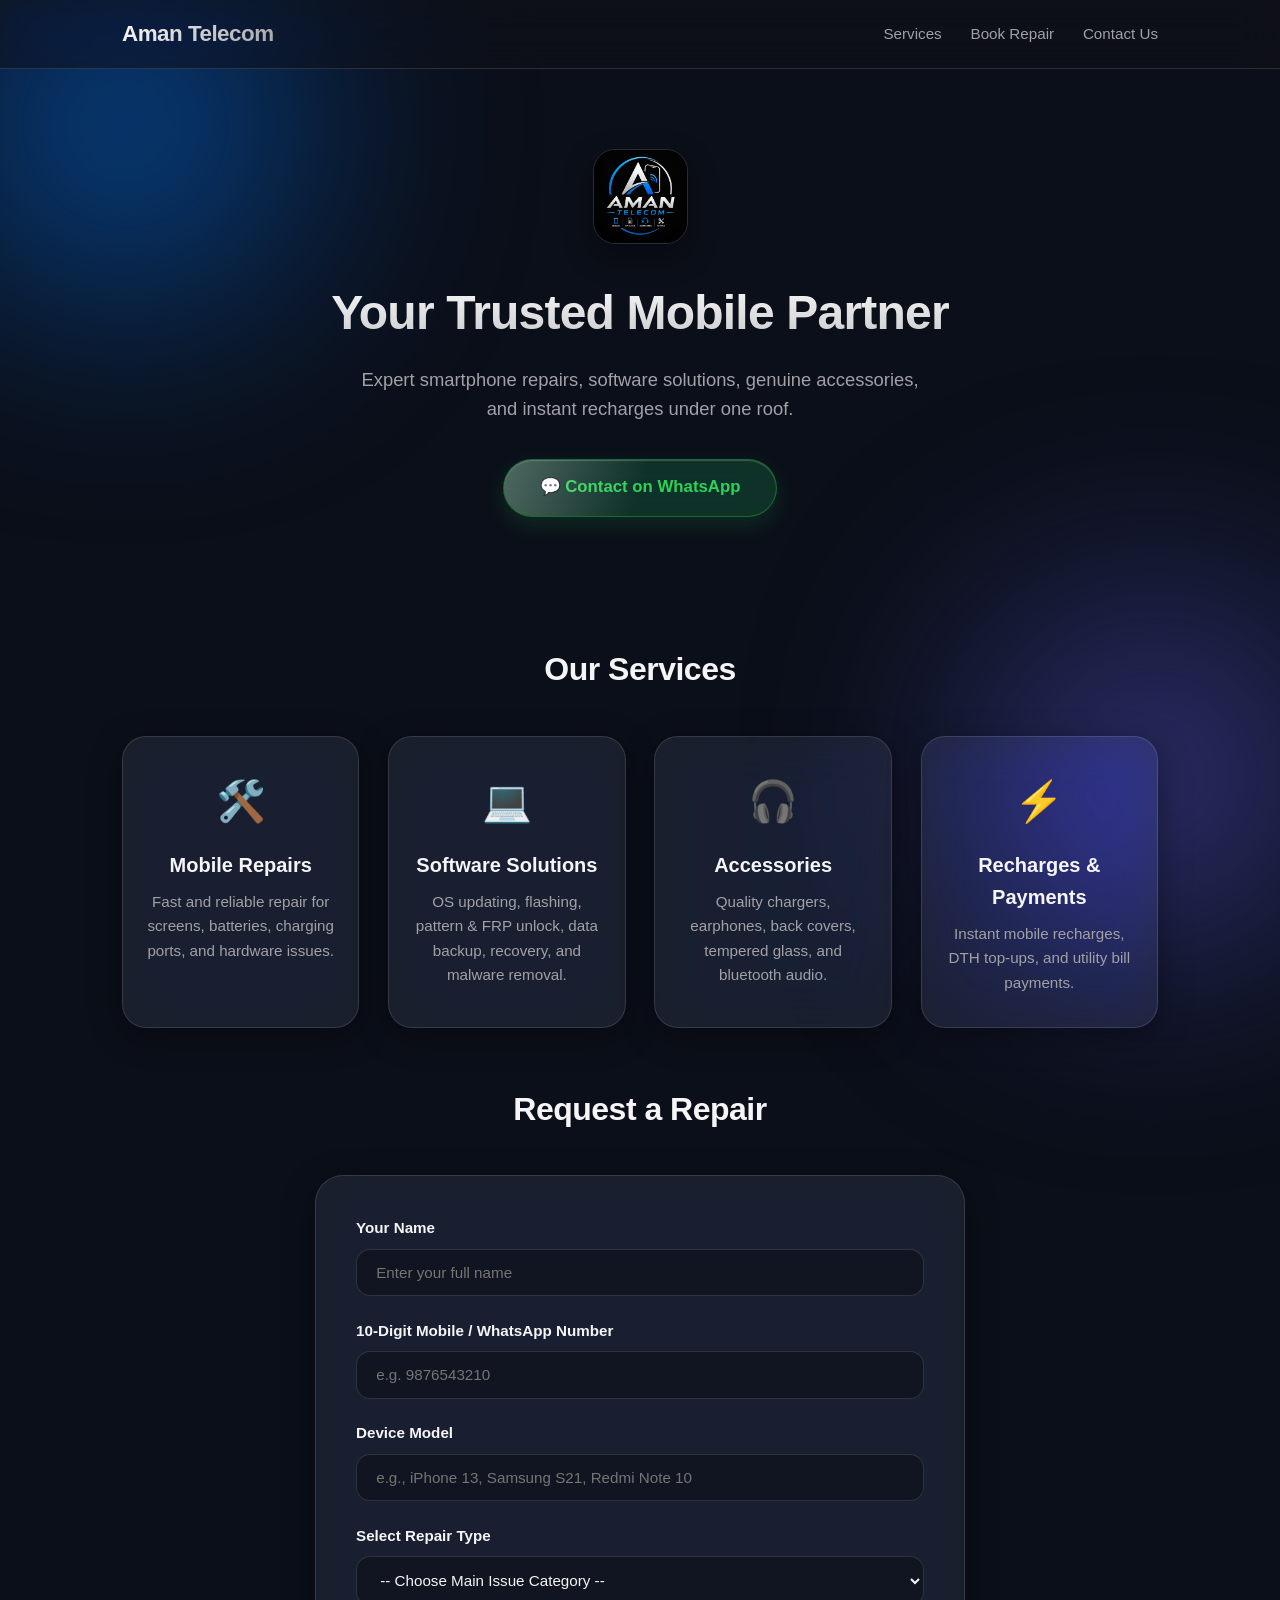
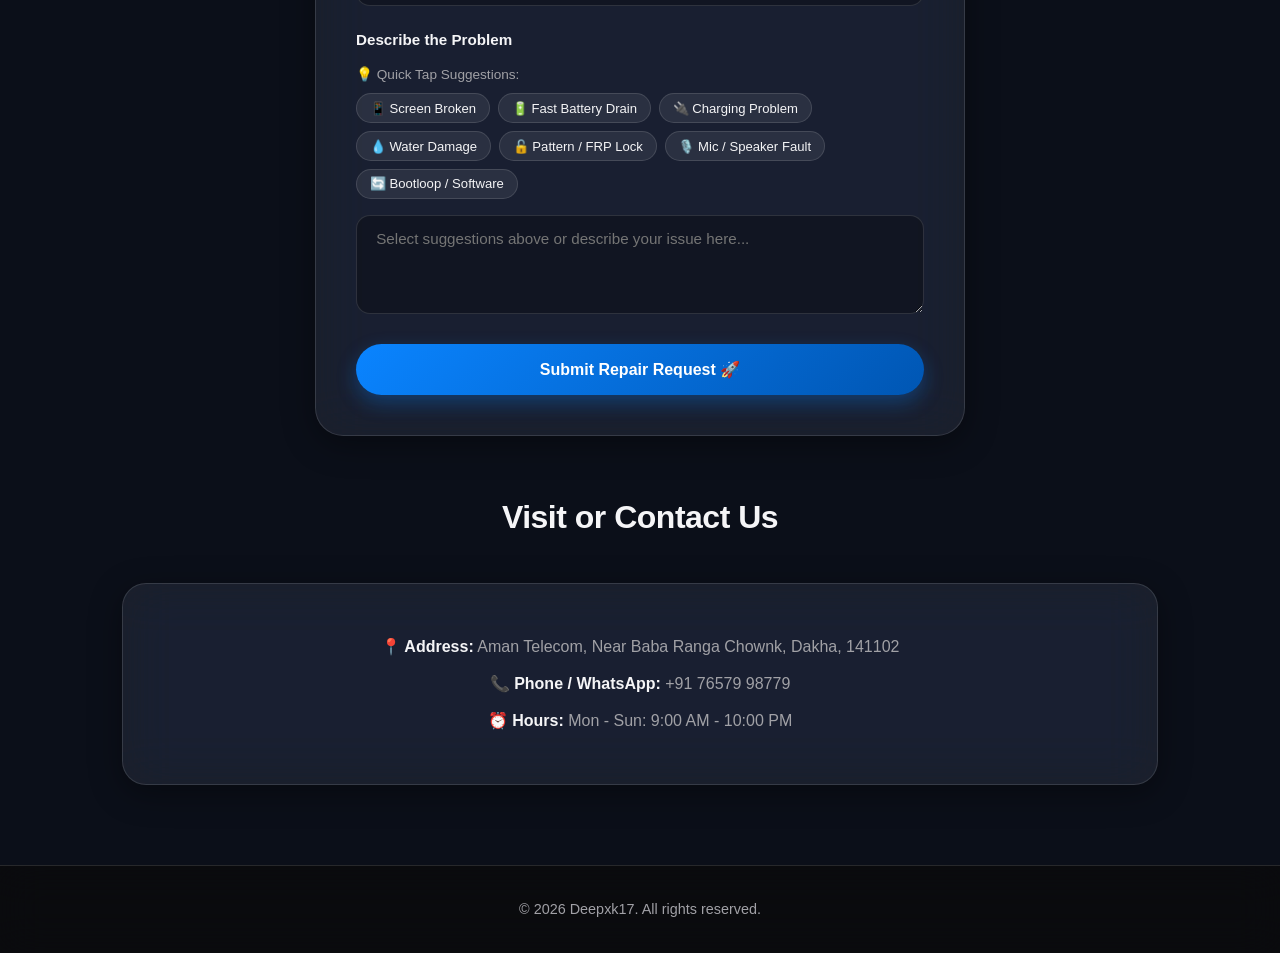
==== index.html @ 055dd79f "Add files via upload" ====
<!DOCTYPE html>
<html lang="en">
<head>
    <meta charset="UTF-8">
    <meta name="viewport" content="width=device-width, initial-scale=1.0">
    <title>Aman Telecom - Smartphone Repairs & Accessories</title>
    <link rel="stylesheet" href="style.css">
</head>
<body>

    <header>
        <nav>
            <div class="logo">
                <span>Aman Telecom</span>
            </div>
            <ul class="nav-links">
                <li><a href="#services">Services</a></li>
                <li><a href="#repair-form">Book Repair</a></li>
                <li><a href="#contact">Contact Us</a></li>
            </ul>
        </nav>
    </header>

    <section class="hero">
        <img src="logo.png" alt="Aman Telecom Logo" class="hero-logo">
        <h1>Your Trusted Mobile Partner</h1>
        <p>Expert smartphone repairs, software solutions, genuine accessories, and instant recharges under one roof.</p>
        <a href="https://wa.me/917657998779" class="cta-btn" target="_blank">💬 Contact on WhatsApp</a>
    </section>

    <div class="container" id="services">
        <h2 class="section-title">Our Services</h2>
        <div class="services-grid">
            
            <div class="card">
                <div class="icon">🛠️</div>
                <h3>Mobile Repairs</h3>
                <p>Fast and reliable repair for screens, batteries, charging ports, and hardware issues.</p>
            </div>

            <div class="card">
                <div class="icon">💻</div>
                <h3>Software Solutions</h3>
                <p>OS updating, flashing, pattern & FRP unlock, data backup, recovery, and malware removal.</p>
            </div>

            <div class="card">
                <div class="icon">🎧</div>
                <h3>Accessories</h3>
                <p>Quality chargers, earphones, back covers, tempered glass, and bluetooth audio.</p>
            </div>

            <div class="card">
                <div class="icon">⚡</div>
                <h3>Recharges & Payments</h3>
                <p>Instant mobile recharges, DTH top-ups, and utility bill payments.</p>
            </div>

        </div>
    </div>

    <!-- Repair Request Form Section -->
    <div class="container" id="repair-form">
        <h2 class="section-title">Request a Repair</h2>
        <div class="form-card">
            <form action="https://formsubmit.co/amantelecom2501@gmail.com" method="POST" class="repair-form">
                <!-- FormSubmit Settings -->
                <input type="hidden" name="_subject" value="🛠️ New Repair Request - Aman Telecom">
                <input type="hidden" name="_template" value="table">
                <input type="hidden" name="_captcha" value="false">

                <div class="form-group">
                    <label for="name">Your Name</label>
                    <input type="text" id="name" name="Name" placeholder="Enter your full name" maxlength="50" oninput="this.value = this.value.replace(/[^a-zA-Z\s]/g, '')" required>
                </div>

                <div class="form-group">
                    <label for="phone">10-Digit Mobile / WhatsApp Number</label>
                    <input type="tel" id="phone" name="Phone Number" placeholder="e.g. 9876543210" maxlength="10" pattern="[6-9][0-9]{9}" title="Please enter a valid 10-digit Indian mobile number" oninput="this.value = this.value.replace(/[^0-9]/g, '')" required>
                </div>

                <div class="form-group">
                    <label for="device">Device Model</label>
                    <input type="text" id="device" name="Device Model" placeholder="e.g., iPhone 13, Samsung S21, Redmi Note 10" minlength="2" maxlength="40" required>
                </div>

                <div class="form-group">
                    <label for="repair-type">Select Repair Type</label>
                    <select id="repair-type" name="Repair Category" required>
                        <option value="" disabled selected>-- Choose Main Issue Category --</option>
                        <option value="Display / Screen Repair">📱 Display / Screen Replacement</option>
                        <option value="Battery Replacement">🔋 Battery Replacement</option>
                        <option value="Charging Port Repair">🔌 Charging Port Repair</option>
                        <option value="Speaker / Mic Issue">🔊 Speaker or Microphone Fix</option>
                        <option value="Camera Repair">📸 Camera Repair</option>
                        <option value="Water Damage Repair">💧 Water / Liquid Damage</option>
                        <option value="Software / FRP Unlock">🔓 Software / FRP / Pattern Unlock</option>
                        <option value="Other Issue">⚙️ Other Issue</option>
                    </select>
                </div>

                <div class="form-group">
                    <label for="issue">Describe the Problem</label>
                    <p class="suggestion-title">💡 Quick Tap Suggestions:</p>
                    <div class="suggestion-chips">
                        <button type="button" class="chip" onclick="addSuggestion('Broken Screen / Touch issue')">📱 Screen Broken</button>
                        <button type="button" class="chip" onclick="addSuggestion('Battery draining fast / swollen')">🔋 Fast Battery Drain</button>
                        <button type="button" class="chip" onclick="addSuggestion('Not charging / loose port')">🔌 Charging Problem</button>
                        <button type="button" class="chip" onclick="addSuggestion('Phone fell in water')">💧 Water Damage</button>
                        <button type="button" class="chip" onclick="addSuggestion('Forgot Pattern / FRP Lock')">🔓 Pattern / FRP Lock</button>
                        <button type="button" class="chip" onclick="addSuggestion('No sound / Mic not working')">🎙️ Mic / Speaker Fault</button>
                        <button type="button" class="chip" onclick="addSuggestion('Phone stuck on logo / rebooting')">🔄 Bootloop / Software</button>
                    </div>
                    <textarea id="issue" name="Problem Description" rows="4" placeholder="Select suggestions above or describe your issue here..." minlength="10" required></textarea>
                </div>

                <button type="submit" class="submit-btn">Submit Repair Request 🚀</button>
            </form>
        </div>
    </div>

    <div class="container" id="contact">
        <h2 class="section-title">Visit or Contact Us</h2>
        <div class="contact-info">
            <p><strong>📍 Address:</strong> Aman Telecom, Near Baba Ranga Chownk, Dakha, 141102</p>
            <p><strong>📞 Phone / WhatsApp:</strong> +91 76579 98779</p>
            <p><strong>⏰ Hours:</strong> Mon - Sun: 9:00 AM - 10:00 PM</p>
        </div>
    </div>

    <footer>
        <p>&copy; 2026 Deepxk17. All rights reserved.</p>
    </footer>

    <script>
        function addSuggestion(text) {
            const textarea = document.getElementById('issue');
            if (textarea.value.trim() === '') {
                textarea.value = text;
            } else {
                textarea.value += ', ' + text;
            }
        }
    </script>

</body>
</html>
---- style.css ----
:root {
    /* iOS Glassmorphism Palette */
    --ios-blue: #0a84ff;
    --ios-green: #30d158;
    --dark-bg: #0b0f19;
    
    /* Liquid Glass Variables */
    --glass-bg: rgba(255, 255, 255, 0.05);
    --glass-border: rgba(255, 255, 255, 0.12);
    --glass-card-bg: rgba(255, 255, 255, 0.07);
    --glass-shadow: 0 8px 32px 0 rgba(0, 0, 0, 0.37);
    
    /* Typography */
    --text-main: #f5f5f7;
    --text-muted: #a1a1a6;
}

* {
    margin: 0;
    padding: 0;
    box-sizing: border-box;
    font-family: -apple-system, BlinkMacSystemFont, 'SF Pro Display', 'SF Pro Text', 'Segoe UI', Roboto, Helvetica, Arial, sans-serif;
}

body {
    background-color: var(--dark-bg);
    color: var(--text-main);
    line-height: 1.6;
    overflow-x: hidden;
    position: relative;
    min-height: 100vh;
}

/* Background Ambient Glows */
body::before, body::after {
    content: '';
    position: fixed;
    width: 350px;
    height: 350px;
    border-radius: 50%;
    filter: blur(120px);
    z-index: -1;
    opacity: 0.5;
}

body::before {
    background: #007aff;
    top: -50px;
    left: -50px;
}

body::after {
    background: #5856d6;
    bottom: -50px;
    right: -50px;
}

/* Navigation Bar */
header {
    background: rgba(18, 18, 20, 0.6);
    backdrop-filter: blur(20px) saturate(180%);
    -webkit-backdrop-filter: blur(20px) saturate(180%);
    border-bottom: 1px solid var(--glass-border);
    position: sticky;
    top: 0;
    z-index: 100;
}

nav {
    max-width: 1100px;
    margin: 0 auto;
    padding: 1rem 2rem;
    display: flex;
    justify-content: space-between;
    align-items: center;
}

.logo {
    font-size: 1.4rem;
    font-weight: 700;
    letter-spacing: -0.5px;
    background: linear-gradient(135deg, #ffffff 0%, #a1a1a6 100%);
    -webkit-background-clip: text;
    -webkit-text-fill-color: transparent;
}

.nav-links {
    list-style: none;
    display: flex;
    gap: 1.8rem;
}

.nav-links a {
    text-decoration: none;
    color: var(--text-muted);
    font-weight: 500;
    font-size: 0.95rem;
    transition: all 0.3s ease;
}

.nav-links a:hover {
    color: var(--text-main);
}

/* Hero Section */
.hero {
    text-align: center;
    padding: 5rem 2rem 4rem;
    position: relative;
}

.hero-logo {
    width: 95px;
    height: auto;
    margin-bottom: 1.5rem;
    border-radius: 22px;
    box-shadow: 0 12px 30px rgba(0, 0, 0, 0.4);
    border: 1px solid var(--glass-border);
}

.hero h1 {
    font-size: 3rem;
    font-weight: 700;
    letter-spacing: -0.8px;
    margin-bottom: 0.8rem;
    background: linear-gradient(180deg, #ffffff 0%, rgba(255, 255, 255, 0.75) 100%);
    -webkit-background-clip: text;
    -webkit-text-fill-color: transparent;
}

.hero p {
    font-size: 1.15rem;
    max-width: 580px;
    margin: 0 auto 2.2rem;
    color: var(--text-muted);
    font-weight: 400;
}

/* iOS Liquid Glass CTA Button */
.cta-btn {
    background: rgba(48, 209, 88, 0.18);
    backdrop-filter: blur(20px) saturate(180%);
    -webkit-backdrop-filter: blur(20px) saturate(180%);
    color: #30d158;
    border: 1px solid rgba(48, 209, 88, 0.35);
    padding: 0.9rem 2.2rem;
    border-radius: 980px;
    text-decoration: none;
    font-weight: 600;
    font-size: 1.05rem;
    display: inline-block;
    transition: all 0.3s cubic-bezier(0.16, 1, 0.3, 1);
    box-shadow: 0 8px 24px rgba(48, 209, 88, 0.15), inset 0 1px 1px rgba(255, 255, 255, 0.2);
    position: relative;
    overflow: hidden;
}

.cta-btn::before {
    content: '';
    position: absolute;
    top: 0;
    left: -50%;
    width: 100%;
    height: 100%;
    background: linear-gradient(90deg, transparent, rgba(255, 255, 255, 0.25), transparent);
    transform: skewX(-20deg);
    transition: left 0.6s ease;
}

.cta-btn:hover::before {
    left: 120%;
}

.cta-btn:hover {
    background: rgba(48, 209, 88, 0.32);
    border-color: rgba(48, 209, 88, 0.6);
    color: #ffffff;
    transform: translateY(-3px) scale(1.02);
    box-shadow: 0 12px 30px rgba(48, 209, 88, 0.35), inset 0 1px 2px rgba(255, 255, 255, 0.4);
}

/* Container & Sections */
.container {
    max-width: 1100px;
    margin: 3.5rem auto;
    padding: 0 2rem;
}

.section-title {
    text-align: center;
    margin-bottom: 2.5rem;
    font-size: 2rem;
    font-weight: 700;
    letter-spacing: -0.5px;
    color: var(--text-main);
}

.services-grid {
    display: grid;
    grid-template-columns: repeat(auto-fit, minmax(230px, 1fr));
    gap: 1.8rem;
}

/* Clean Glass Cards */
.card {
    background: var(--glass-card-bg);
    backdrop-filter: blur(25px) saturate(190%);
    -webkit-backdrop-filter: blur(25px) saturate(190%);
    border: 1px solid var(--glass-border);
    padding: 2rem 1.5rem;
    border-radius: 24px;
    text-align: center;
    box-shadow: var(--glass-shadow);
    transition: all 0.3s cubic-bezier(0.16, 1, 0.3, 1);
}

.card:hover {
    transform: translateY(-6px);
    border-color: rgba(255, 255, 255, 0.25);
    box-shadow: 0 15px 35px rgba(0, 0, 0, 0.5);
    background: rgba(255, 255, 255, 0.1);
}

.icon {
    font-size: 2.5rem;
    margin-bottom: 1rem;
}

.card h3 {
    font-size: 1.25rem;
    font-weight: 600;
    margin-bottom: 0.6rem;
    color: var(--text-main);
}

.card p {
    color: var(--text-muted);
    font-size: 0.95rem;
}

/* Repair Request Form */
.form-card {
    background: var(--glass-card-bg);
    backdrop-filter: blur(25px) saturate(190%);
    -webkit-backdrop-filter: blur(25px) saturate(190%);
    border: 1px solid var(--glass-border);
    padding: 2.5rem;
    border-radius: 28px;
    max-width: 650px;
    margin: 0 auto;
    box-shadow: var(--glass-shadow);
}

.repair-form {
    display: flex;
    flex-direction: column;
    gap: 1.4rem;
}

.form-group {
    display: flex;
    flex-direction: column;
    gap: 0.5rem;
    text-align: left;
}

.form-group label {
    font-size: 0.95rem;
    font-weight: 600;
    color: var(--text-main);
}

.form-group input,
.form-group select,
.form-group textarea {
    background: rgba(0, 0, 0, 0.3);
    border: 1px solid var(--glass-border);
    padding: 0.9rem 1.2rem;
    border-radius: 14px;
    color: var(--text-main);
    font-size: 0.95rem;
    outline: none;
    transition: all 0.3s ease;
}

.form-group select option {
    background: #121826;
    color: #ffffff;
}

.form-group input:focus,
.form-group select:focus,
.form-group textarea:focus {
    border-color: var(--ios-blue);
    box-shadow: 0 0 12px rgba(10, 132, 255, 0.3);
    background: rgba(0, 0, 0, 0.5);
}

/* Suggestion Chips */
.suggestion-title {
    font-size: 0.85rem;
    color: var(--text-muted);
    margin-top: 0.2rem;
}

.suggestion-chips {
    display: flex;
    flex-wrap: wrap;
    gap: 0.5rem;
    margin-bottom: 0.5rem;
}

.chip {
    background: rgba(255, 255, 255, 0.08);
    border: 1px solid var(--glass-border);
    color: var(--text-main);
    padding: 0.4rem 0.8rem;
    border-radius: 980px;
    font-size: 0.82rem;
    cursor: pointer;
    transition: all 0.2s ease;
}

.chip:hover {
    background: rgba(10, 132, 255, 0.25);
    border-color: var(--ios-blue);
    transform: scale(1.03);
}

.submit-btn {
    background: linear-gradient(135deg, #0a84ff 0%, #0056b3 100%);
    color: #ffffff;
    border: none;
    padding: 1rem 2rem;
    border-radius: 980px;
    font-size: 1rem;
    font-weight: 600;
    cursor: pointer;
    transition: all 0.3s cubic-bezier(0.16, 1, 0.3, 1);
    margin-top: 0.5rem;
    box-shadow: 0 8px 20px rgba(10, 132, 255, 0.3);
}

.submit-btn:hover {
    transform: translateY(-2px);
    box-shadow: 0 12px 28px rgba(10, 132, 255, 0.5);
    background: linear-gradient(135deg, #007aff 0%, #004085 100%);
}

/* Contact Info Panel */
.contact-info {
    background: var(--glass-card-bg);
    backdrop-filter: blur(25px) saturate(190%);
    -webkit-backdrop-filter: blur(25px) saturate(190%);
    border: 1px solid var(--glass-border);
    padding: 2.8rem 2rem;
    border-radius: 24px;
    text-align: center;
    line-height: 2.3;
    color: var(--text-muted);
    box-shadow: var(--glass-shadow);
}

.contact-info strong {
    color: var(--text-main);
    font-weight: 600;
}

/* Footer */
footer {
    background: rgba(10, 10, 12, 0.8);
    backdrop-filter: blur(20px);
    -webkit-backdrop-filter: blur(20px);
    color: var(--text-muted);
    text-align: center;
    padding: 2rem;
    margin-top: 5rem;
    border-top: 1px solid var(--glass-border);
    font-size: 0.9rem;
}

@media (max-width: 768px) {
    .hero h1 { font-size: 2.2rem; }
    .nav-links { display: none; }
    .form-card { padding: 1.5rem; }
}
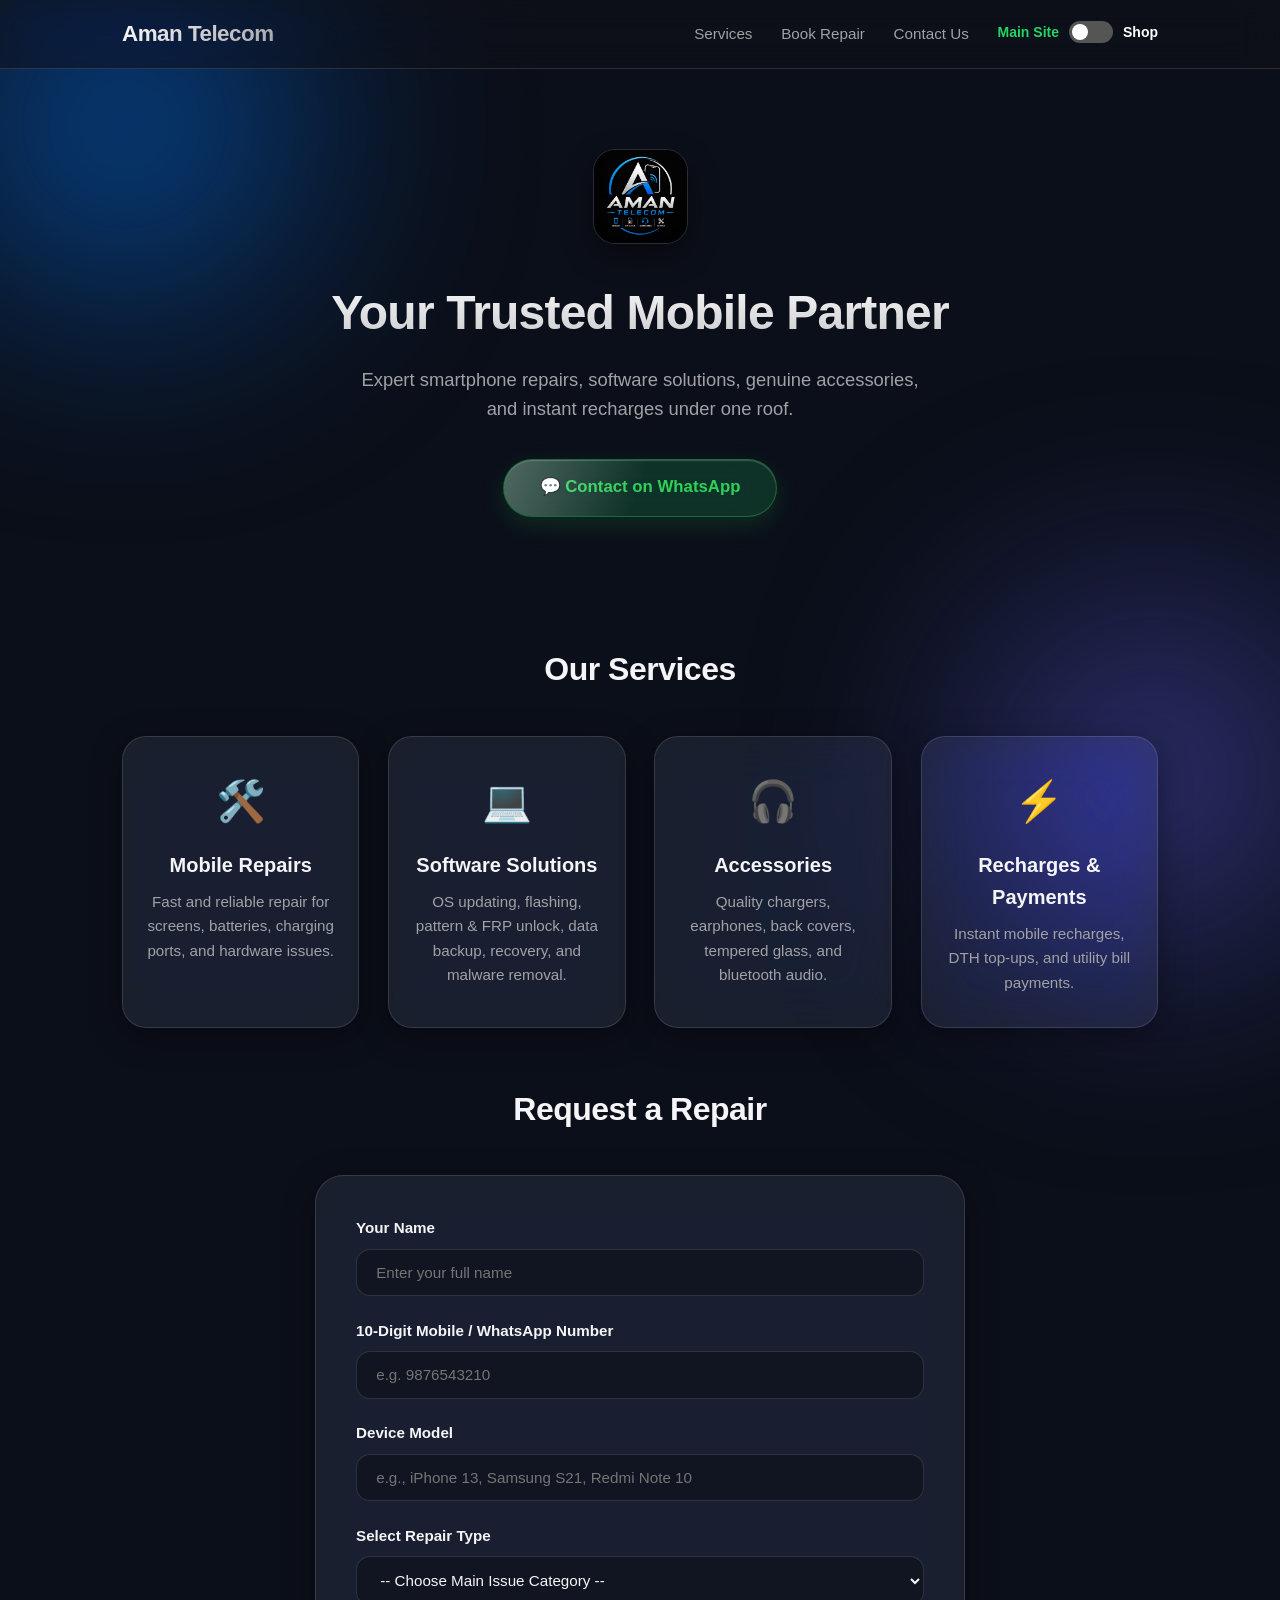
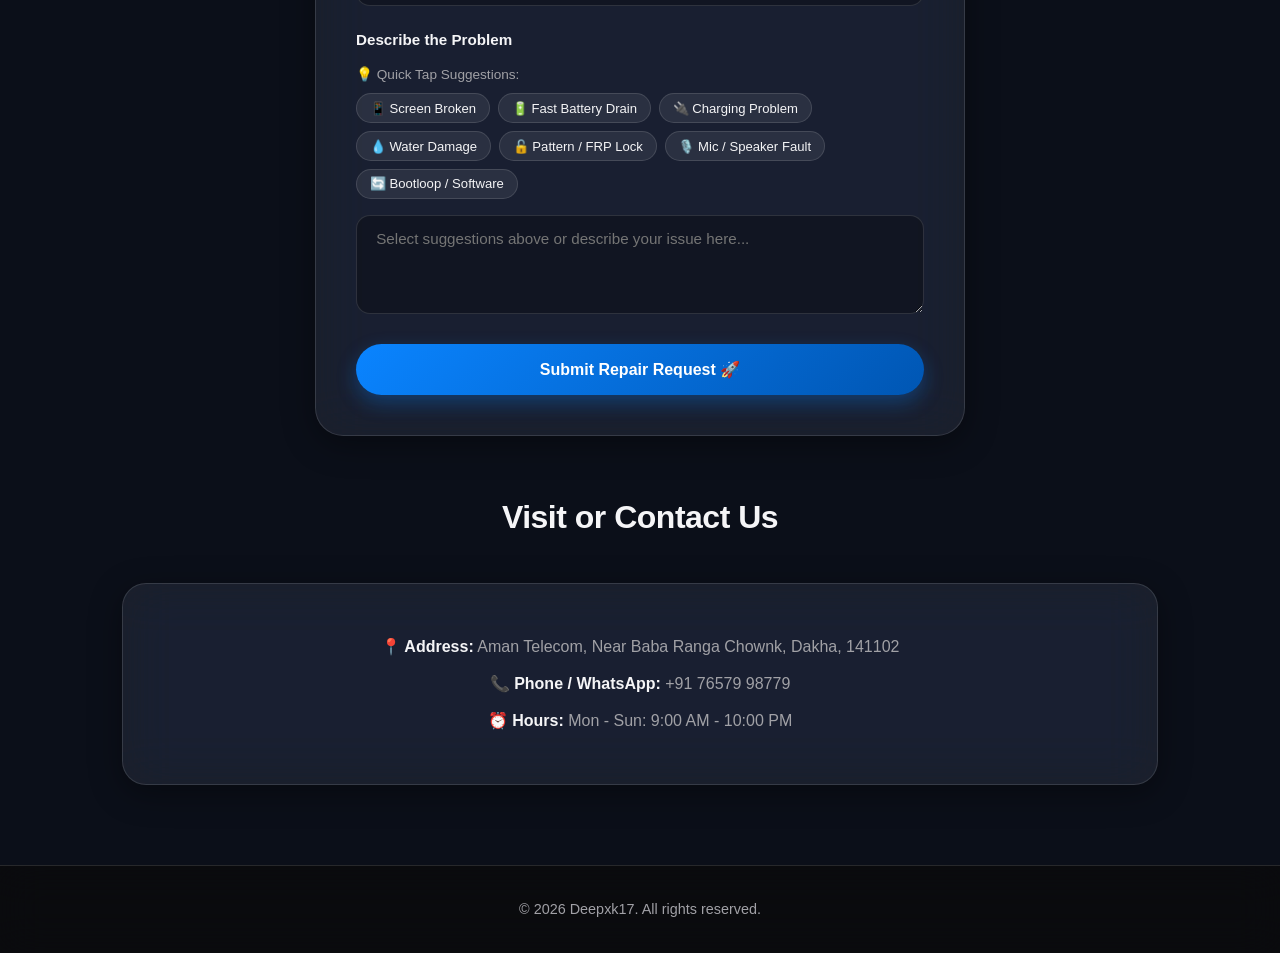
==== commit 5ebb3261: "Update index.html" ====
--- a/index.html
+++ b/index.html
@@ -5,9 +5,73 @@
     <meta name="viewport" content="width=device-width, initial-scale=1.0">
     <title>Aman Telecom - Smartphone Repairs & Accessories</title>
     <link rel="stylesheet" href="style.css">
+    <style>
+        /* Site Switcher Component Styles */
+        .site-switch-container {
+            display: flex;
+            align-items: center;
+            gap: 10px;
+            font-size: 14px;
+            font-weight: 600;
+        }
+
+        .switch-label {
+            color: #ffffff;
+            cursor: pointer;
+            user-select: none;
+        }
+
+        .switch-label.active {
+            color: #25D366;
+        }
+
+        .switch {
+            position: relative;
+            display: inline-block;
+            width: 44px;
+            height: 22px;
+        }
+
+        .switch input {
+            opacity: 0;
+            width: 0;
+            height: 0;
+        }
+
+        .slider {
+            position: absolute;
+            cursor: pointer;
+            top: 0;
+            left: 0;
+            right: 0;
+            bottom: 0;
+            background-color: #555;
+            transition: 0.3s;
+            border-radius: 22px;
+        }
+
+        .slider:before {
+            position: absolute;
+            content: "";
+            height: 16px;
+            width: 16px;
+            left: 3px;
+            bottom: 3px;
+            background-color: white;
+            transition: 0.3s;
+            border-radius: 50%;
+        }
+
+        input:checked + .slider {
+            background-color: #25D366;
+        }
+
+        input:checked + .slider:before {
+            transform: translateX(22px);
+        }
+    </style>
 </head>
 <body>
-
     <header>
         <nav>
             <div class="logo">
@@ -17,6 +81,17 @@
                 <li><a href="#services">Services</a></li>
                 <li><a href="#repair-form">Book Repair</a></li>
                 <li><a href="#contact">Contact Us</a></li>
+                <!-- Site Switcher Toggle -->
+                <li>
+                    <div class="site-switch-container">
+                        <span class="switch-label active">Main Site</span>
+                        <label class="switch">
+                            <input type="checkbox" id="site-toggle" onchange="toggleSite(this)">
+                            <span class="slider"></span>
+                        </label>
+                        <span class="switch-label">Shop</span>
+                    </div>
+                </li>
             </ul>
         </nav>
     </header>
@@ -31,31 +106,26 @@
     <div class="container" id="services">
         <h2 class="section-title">Our Services</h2>
         <div class="services-grid">
-            
             <div class="card">
                 <div class="icon">🛠️</div>
                 <h3>Mobile Repairs</h3>
                 <p>Fast and reliable repair for screens, batteries, charging ports, and hardware issues.</p>
             </div>
-
             <div class="card">
                 <div class="icon">💻</div>
                 <h3>Software Solutions</h3>
                 <p>OS updating, flashing, pattern & FRP unlock, data backup, recovery, and malware removal.</p>
             </div>
-
             <div class="card">
                 <div class="icon">🎧</div>
                 <h3>Accessories</h3>
                 <p>Quality chargers, earphones, back covers, tempered glass, and bluetooth audio.</p>
             </div>
-
             <div class="card">
                 <div class="icon">⚡</div>
                 <h3>Recharges & Payments</h3>
                 <p>Instant mobile recharges, DTH top-ups, and utility bill payments.</p>
             </div>
-
         </div>
     </div>
 
@@ -63,7 +133,7 @@
     <div class="container" id="repair-form">
         <h2 class="section-title">Request a Repair</h2>
         <div class="form-card">
-            <form action="https://formsubmit.co/amantelecom2501@gmail.com" method="POST" class="repair-form">
+            <form action="https://formsubmit.co/amantelecom0102@gmail.com" method="POST" class="repair-form">
                 <!-- FormSubmit Settings -->
                 <input type="hidden" name="_subject" value="🛠️ New Repair Request - Aman Telecom">
                 <input type="hidden" name="_template" value="table">
@@ -133,6 +203,12 @@
     </footer>
 
     <script>
+        function toggleSite(checkbox) {
+            if (checkbox.checked) {
+                window.location.href = "./shop/";
+            }
+        }
+
         function addSuggestion(text) {
             const textarea = document.getElementById('issue');
             if (textarea.value.trim() === '') {
@@ -142,6 +218,5 @@
             }
         }
     </script>
-
 </body>
 </html>
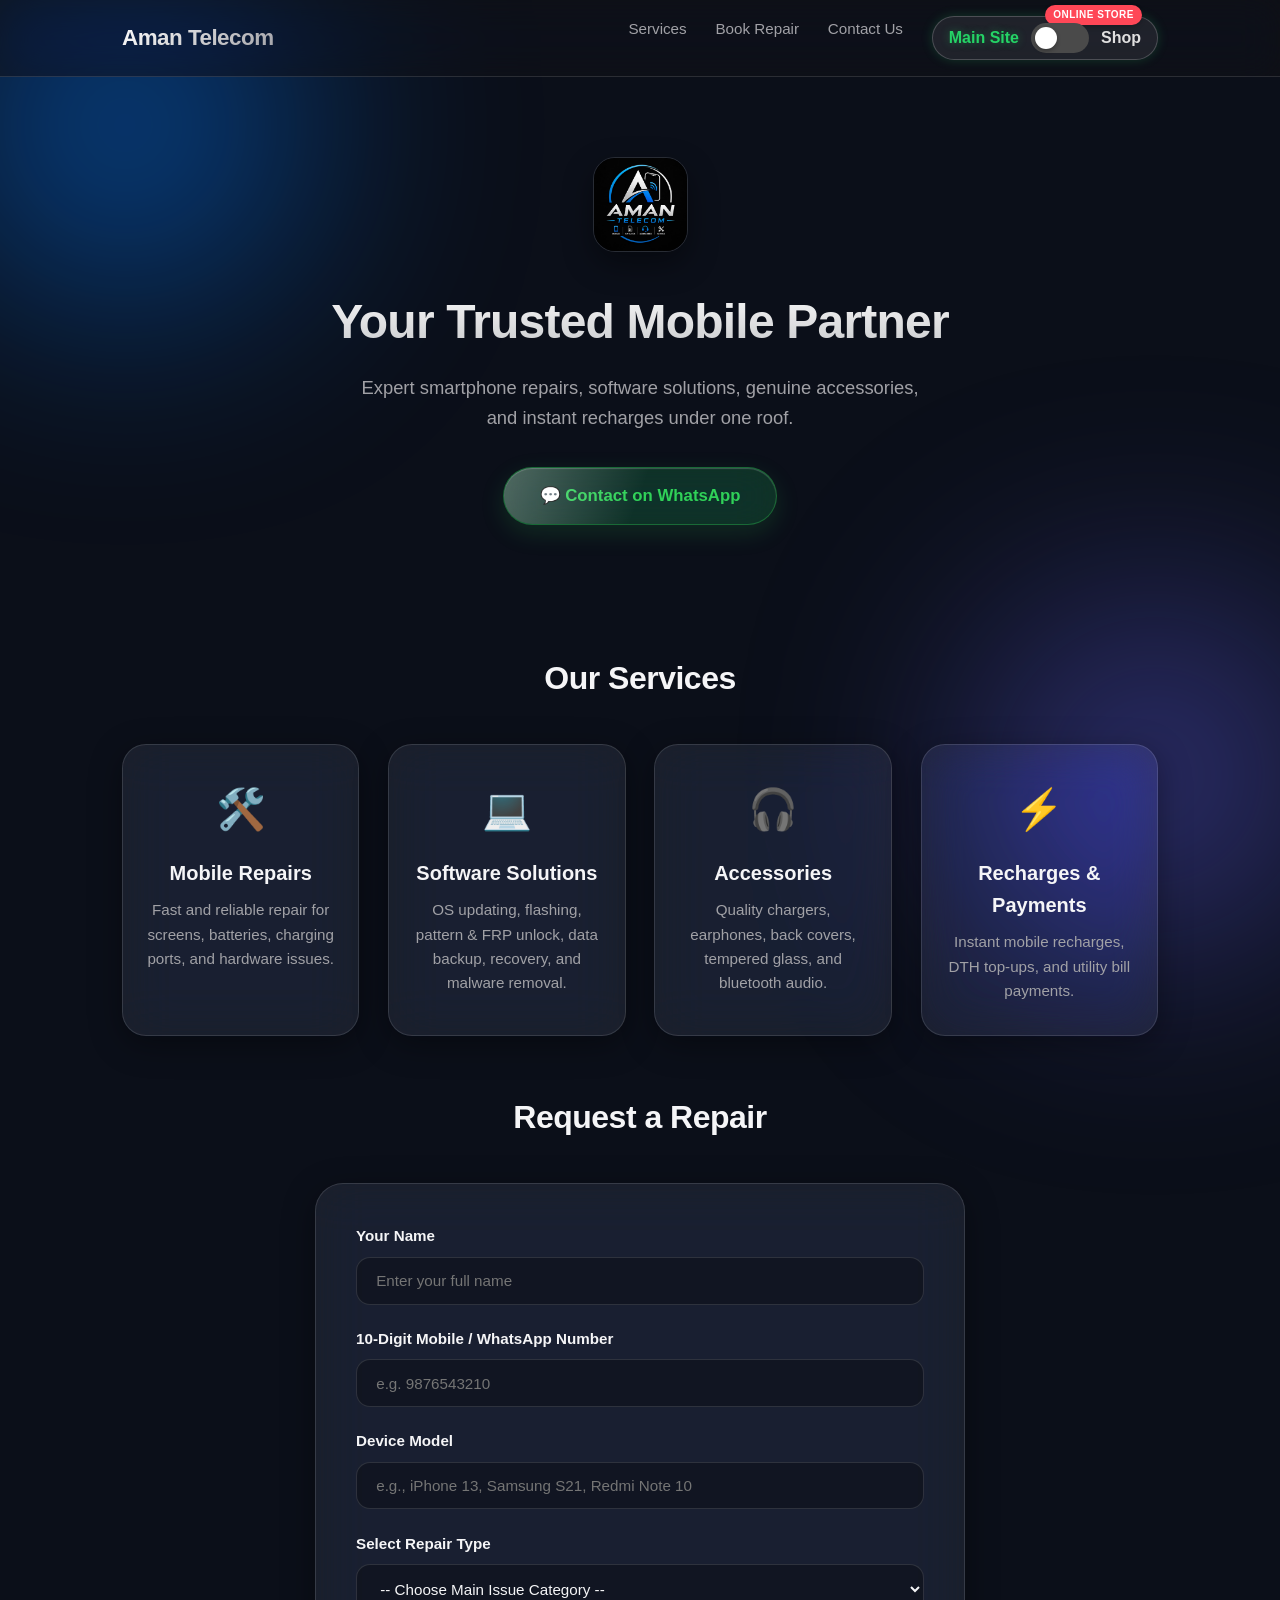
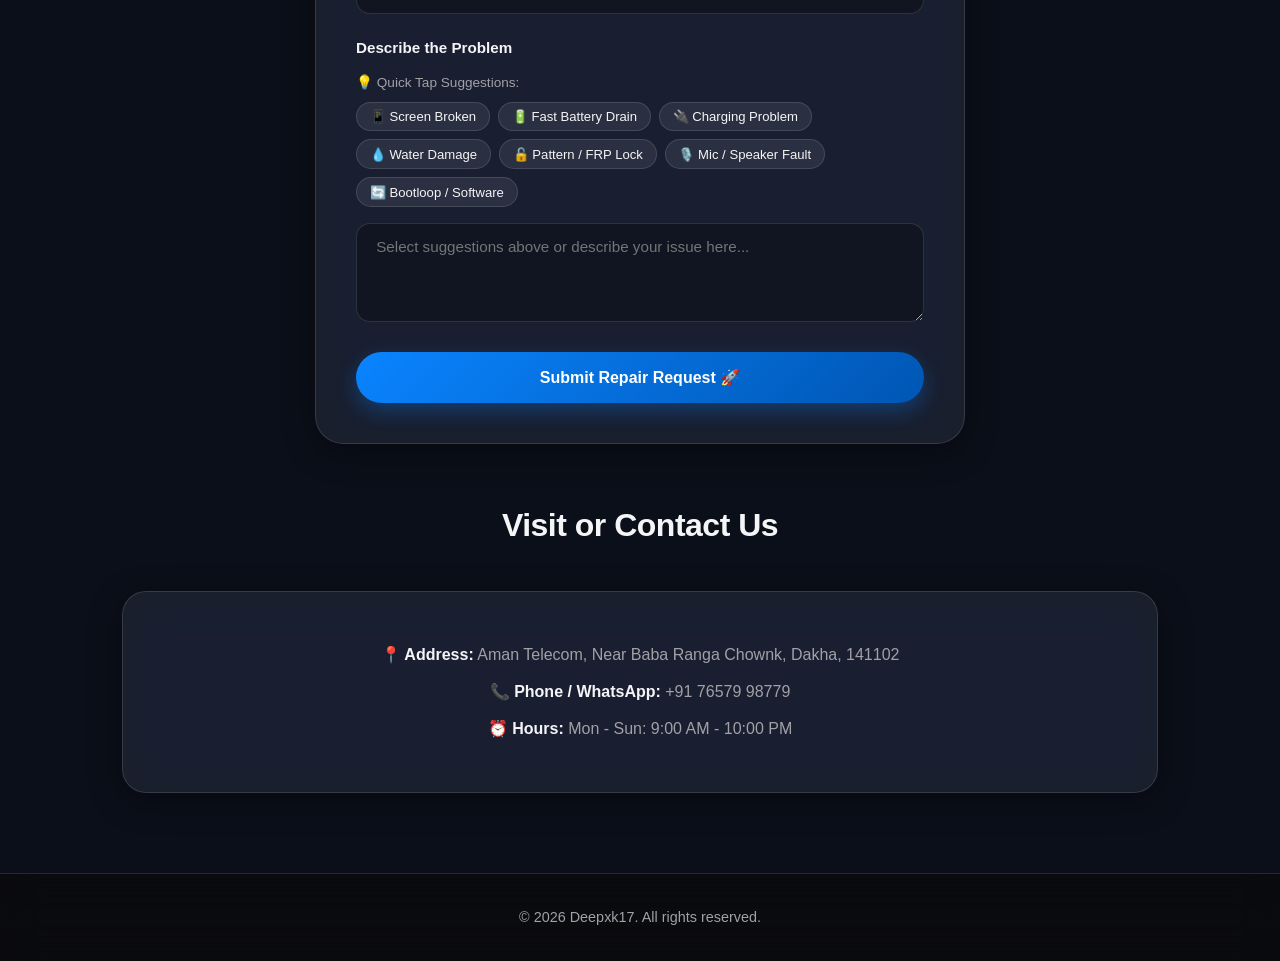
==== commit a6fc884c: "Update index.html" ====
--- a/index.html
+++ b/index.html
@@ -5,71 +5,6 @@
     <meta name="viewport" content="width=device-width, initial-scale=1.0">
     <title>Aman Telecom - Smartphone Repairs & Accessories</title>
     <link rel="stylesheet" href="style.css">
-    <style>
-        /* Site Switcher Component Styles */
-        .site-switch-container {
-            display: flex;
-            align-items: center;
-            gap: 10px;
-            font-size: 14px;
-            font-weight: 600;
-        }
-
-        .switch-label {
-            color: #ffffff;
-            cursor: pointer;
-            user-select: none;
-        }
-
-        .switch-label.active {
-            color: #25D366;
-        }
-
-        .switch {
-            position: relative;
-            display: inline-block;
-            width: 44px;
-            height: 22px;
-        }
-
-        .switch input {
-            opacity: 0;
-            width: 0;
-            height: 0;
-        }
-
-        .slider {
-            position: absolute;
-            cursor: pointer;
-            top: 0;
-            left: 0;
-            right: 0;
-            bottom: 0;
-            background-color: #555;
-            transition: 0.3s;
-            border-radius: 22px;
-        }
-
-        .slider:before {
-            position: absolute;
-            content: "";
-            height: 16px;
-            width: 16px;
-            left: 3px;
-            bottom: 3px;
-            background-color: white;
-            transition: 0.3s;
-            border-radius: 50%;
-        }
-
-        input:checked + .slider {
-            background-color: #25D366;
-        }
-
-        input:checked + .slider:before {
-            transform: translateX(22px);
-        }
-    </style>
 </head>
 <body>
     <header>
--- a/style.css
+++ b/style.css
@@ -384,3 +384,105 @@
     .nav-links { display: none; }
     .form-card { padding: 1.5rem; }
 }
+/* ==========================================
+   Site Switcher Toggle Styling
+   ========================================== */
+.site-switch-container {
+    display: flex;
+    align-items: center;
+    gap: 12px;
+    font-size: 16px;
+    font-weight: 700;
+    background: rgba(255, 255, 255, 0.08);
+    padding: 6px 16px;
+    border-radius: 30px;
+    border: 1px solid rgba(255, 255, 255, 0.2);
+    box-shadow: 0 0 12px rgba(37, 211, 102, 0.2);
+    position: relative;
+}
+
+/* Eye-Catching Pulsing Badge */
+.site-switch-container::before {
+    content: "ONLINE STORE";
+    position: absolute;
+    top: -12px;
+    right: 15px;
+    background: #ff4757;
+    color: white;
+    font-size: 10px;
+    font-weight: 800;
+    padding: 2px 8px;
+    border-radius: 10px;
+    letter-spacing: 0.5px;
+    box-shadow: 0 2px 5px rgba(0,0,0,0.2);
+    animation: pulse-badge 1.8s infinite;
+}
+
+.switch-label {
+    color: #e0e0e0;
+    cursor: pointer;
+    user-select: none;
+    transition: color 0.3s ease;
+}
+
+.switch-label.active {
+    color: #25D366;
+    text-shadow: 0 0 8px rgba(37, 211, 102, 0.4);
+}
+
+/* Larger Toggle Housing */
+.switch {
+    position: relative;
+    display: inline-block;
+    width: 58px;
+    height: 30px;
+}
+
+.switch input {
+    opacity: 0;
+    width: 0;
+    height: 0;
+}
+
+/* Track Styles */
+.slider {
+    position: absolute;
+    cursor: pointer;
+    top: 0;
+    left: 0;
+    right: 0;
+    bottom: 0;
+    background-color: #4a4a4a;
+    transition: 0.3s;
+    border-radius: 30px;
+}
+
+/* Knob Styles */
+.slider:before {
+    position: absolute;
+    content: "";
+    height: 22px;
+    width: 22px;
+    left: 4px;
+    bottom: 4px;
+    background-color: white;
+    transition: 0.3s;
+    border-radius: 50%;
+    box-shadow: 0 2px 4px rgba(0, 0, 0, 0.3);
+}
+
+/* Active State (ON) */
+input:checked + .slider {
+    background-color: #25D366;
+}
+
+input:checked + .slider:before {
+    transform: translateX(28px);
+}
+
+/* Continuous Pulse Animation */
+@keyframes pulse-badge {
+    0% { transform: scale(1); }
+    50% { transform: scale(1.1); }
+    100% { transform: scale(1); }
+}
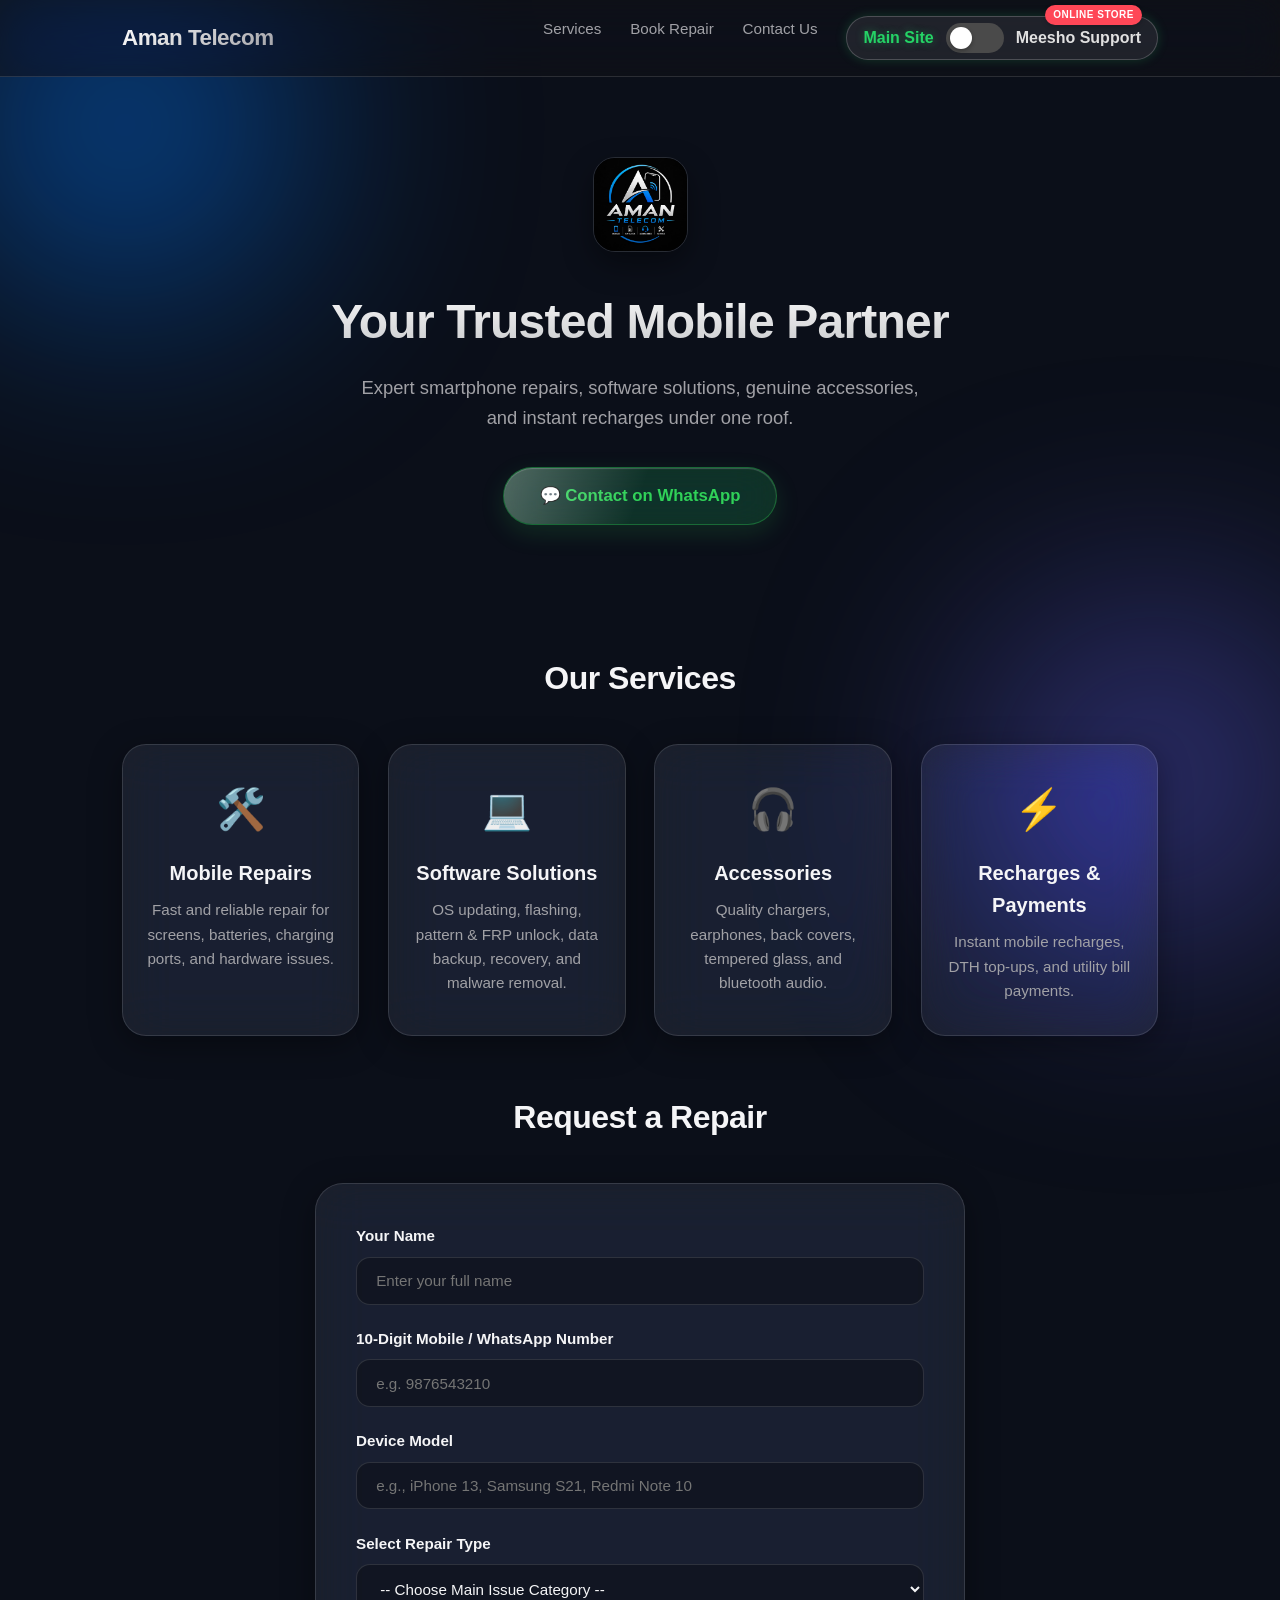
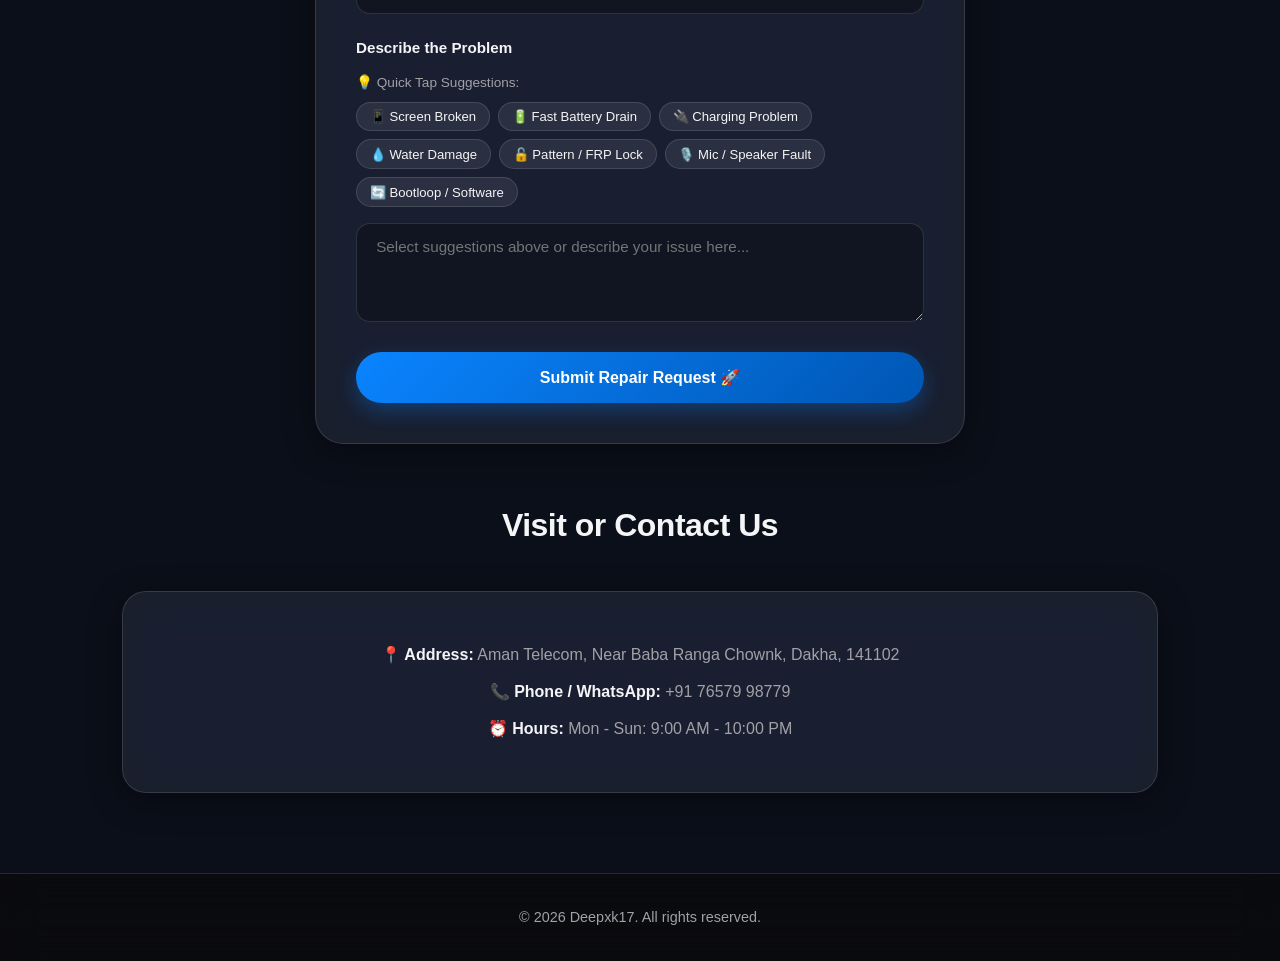
==== commit 64156d52: "Update index.html" ====
--- a/index.html
+++ b/index.html
@@ -24,7 +24,7 @@
                             <input type="checkbox" id="site-toggle" onchange="toggleSite(this)">
                             <span class="slider"></span>
                         </label>
-                        <span class="switch-label">Shop</span>
+                        <span class="switch-label">Meesho Support</span>
                     </div>
                 </li>
             </ul>
